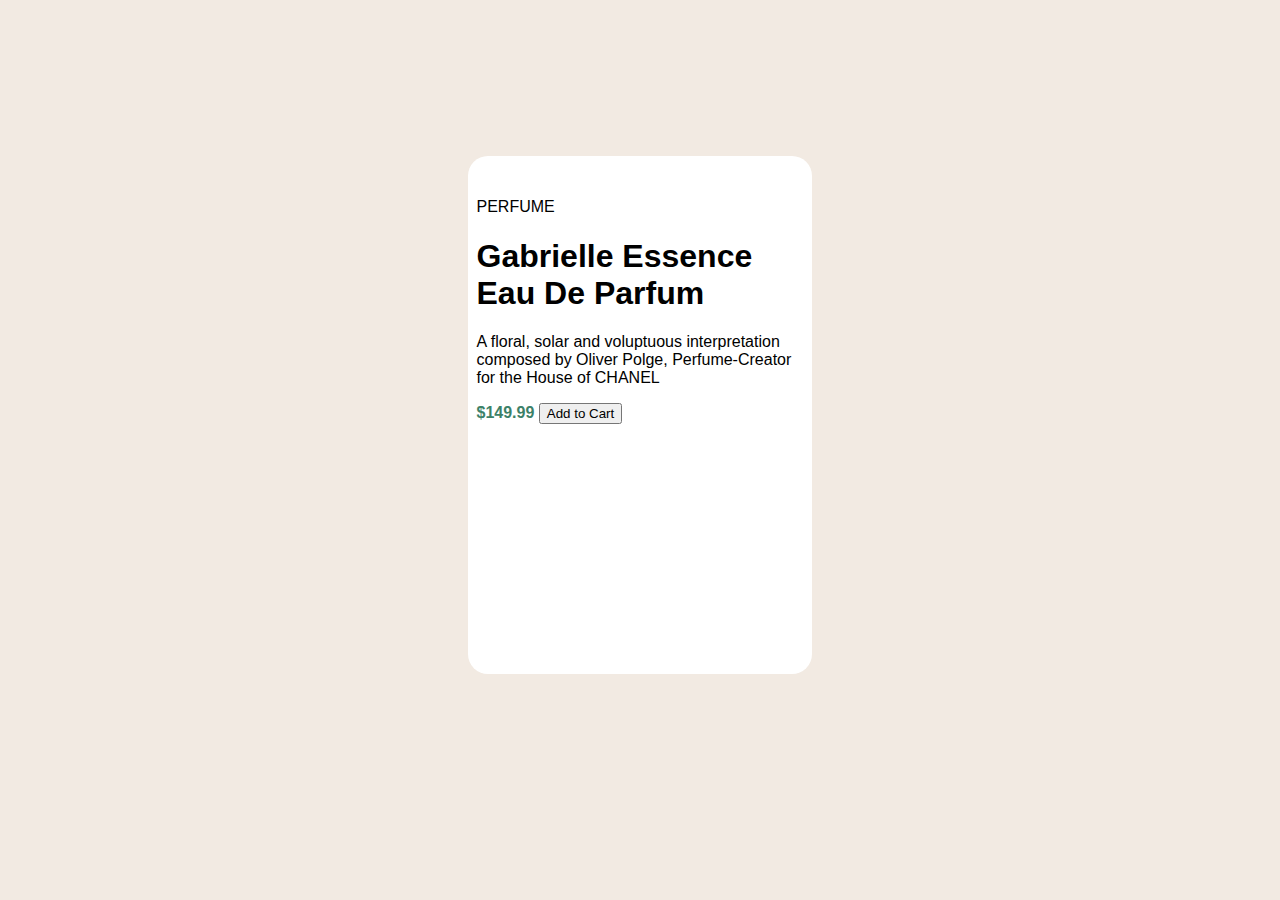
==== cardComponent.html @ effd49f6 "menambahkan repo" ====
<!DOCTYPE html>
<html lang="en">
<head>
    <meta charset="UTF-8">
    <meta name="viewport" content="width=device-width, initial-scale=1.0">
    <link rel="stylesheet" href="cardComponent.css">
    <title>card Component</title>
</head>
<body class="body">
        <div class="card">
            <div>
                <img src="" alt="">
            </div>
            <p>PERFUME</p>
            <h1>Gabrielle Essence Eau De Parfum</h1>
            <p class="des-Card">A floral, solar and voluptuous interpretation composed by Oliver Polge, Perfume-Creator for the House of CHANEL</p>
            <strong style="color: #3D8168;">$149.99</strong>
            <button>Add to Cart</button>
        </div>
</body>
</html>
---- cardComponent.css ----
.body{
    background-color: #F2EAE2;
}

.mobile{
}
.card{
    font-family: 'Figtree', sans-serif;
    width: 327px;
    height: 501px;
    border-radius: 20px;
    background-color: white;
    margin-left: auto;
    margin-right: auto;
    margin-top: 156px;
    padding: 8.3px;
}
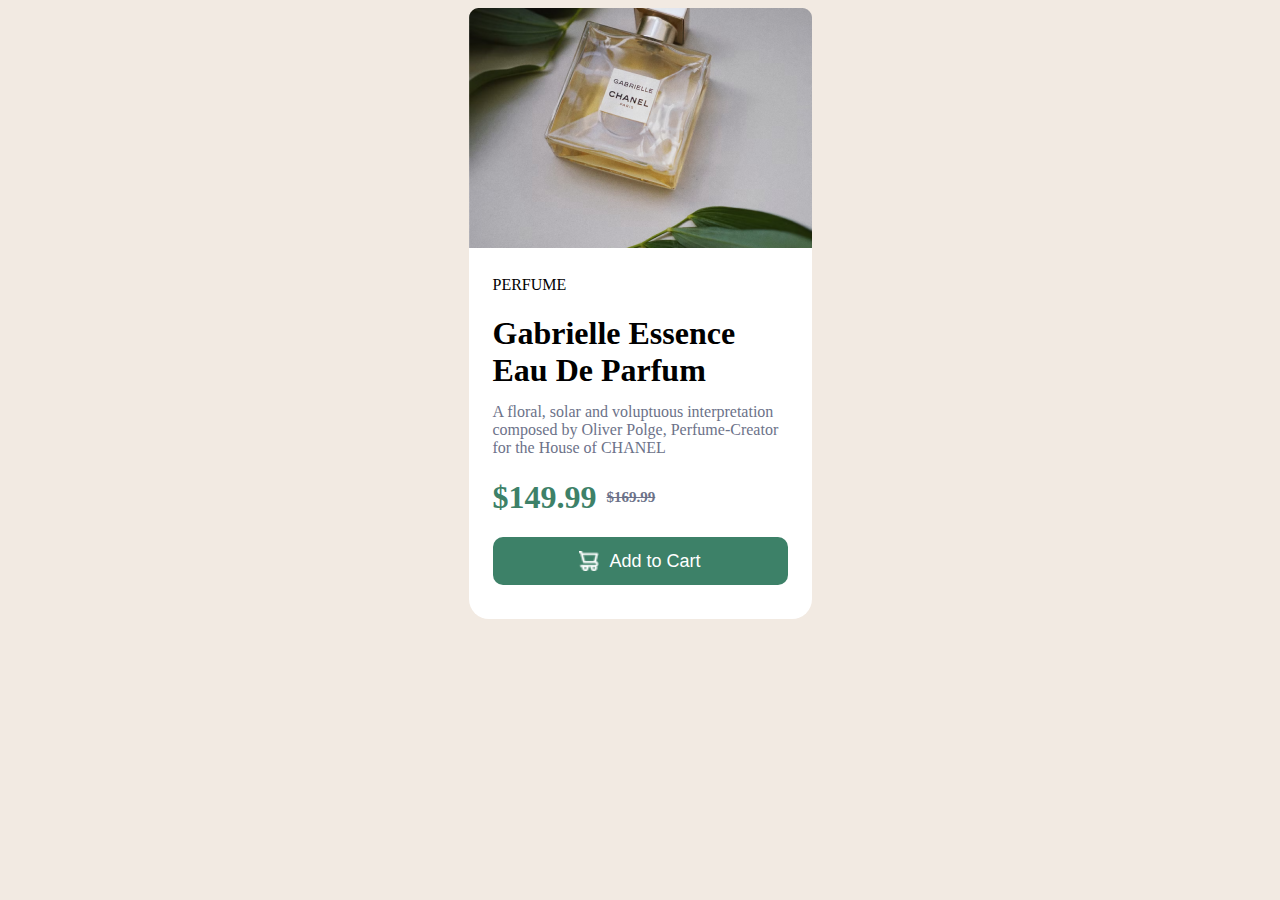
==== commit fa230871: "card parfum" ====
--- a/cardComponent.html
+++ b/cardComponent.html
@@ -9,13 +9,23 @@
 <body class="body">
         <div class="card">
             <div>
-                <img src="" alt="">
+                <img class="img" src="assets/parfum.png" alt="">
+                <p class="parfum">PERFUME</p>
             </div>
-            <p>PERFUME</p>
-            <h1>Gabrielle Essence Eau De Parfum</h1>
-            <p class="des-Card">A floral, solar and voluptuous interpretation composed by Oliver Polge, Perfume-Creator for the House of CHANEL</p>
-            <strong style="color: #3D8168;">$149.99</strong>
-            <button>Add to Cart</button>
+            <div>
+                <h1 class="title">Gabrielle Essence Eau De Parfum</h1>
+            </div>
+
+            <div class="desc">
+                <p class="desc-title">A floral, solar and voluptuous interpretation composed by Oliver Polge, Perfume-Creator for the House of CHANEL</p>
+            </div>
+            <div>
+                <strong class="price">$149.99 <span class="old-price">$169.99</span></strong>
+            </div>
+            <div>
+                <button class="button">
+                <img class="icon" src="assets/Cart.png">Add to Cart</button>
+            </div>
         </div>
 </body>
 </html>--- a/cardComponent.css
+++ b/cardComponent.css
@@ -2,16 +2,94 @@
     background-color: #F2EAE2;
 }
 
-.mobile{
-}
 .card{
-    font-family: 'Figtree', sans-serif;
-    width: 327px;
-    height: 501px;
+    /* font-family: 'Figtree', sans-serif; */
+    width: 343px;
+    height: 611px;
     border-radius: 20px;
     background-color: white;
     margin-left: auto;
     margin-right: auto;
-    margin-top: 156px;
-    padding: 8.3px;
+    top: 28px;
+    left: 16px;
 }
+
+.img{
+    width: 343px;
+    height: 240px;
+    object-fit: cover;
+}
+
+.parfum{
+    margin: 24px;
+    width: 92px;
+    height: 15px;
+    top: 264px;
+    left: 24px;
+}
+
+.title{
+    margin: 24px;
+    width: 295px;
+    height: 64px;
+    top: 291px;
+    left: 24px;
+}
+
+.desc{
+    margin: 24px;
+    width: 295px;
+    top: 371px;
+    left: 24px;
+}
+
+.desc-title{
+    color:#6C7289 ;
+    font-size: 16px;
+}
+
+.price{
+    font: bold;
+    display: flex;
+    align-items: center;
+    margin: 24px;
+    width: 194px;
+    height: 32px;
+    top: 487px;
+    font-size: 32px;
+    color: #3D8168;
+    gap: 10px;
+}
+
+.old-price{
+    color:#6C7289 ;
+    font-size: 15px;
+    text-decoration-line: line-through;
+}
+
+.button{
+    display: flex;
+    align-items: center;
+    justify-content: center;
+    color: white;
+    font-size: 18px;
+    width: 295px;
+    height: 48px;
+    margin: 24px;
+    border-radius: 10px;
+    border: none;
+    cursor: pointer;
+    background-color: #3D8168;
+    gap: 10px;
+}
+.button:hover{
+    transform: scale(1.1);
+    background-color: #1c684c;
+}
+
+
+.icon{
+    width: 20px;
+    height: 20px;
+    top: 1px;
+}
